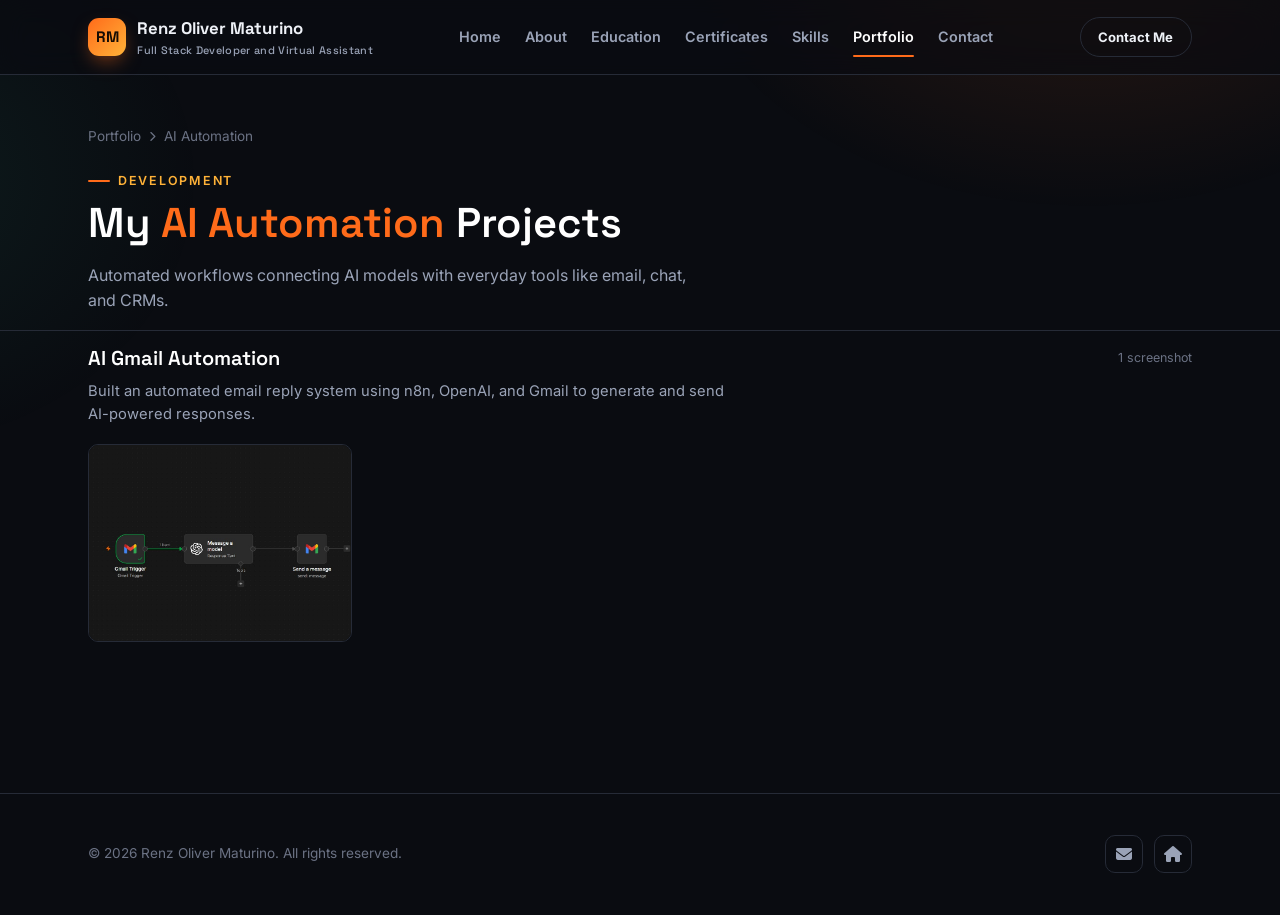
==== ai-automation.html @ 3bf9e5c1 "Add new AI Automation portfolio section with AI Gmail Automation project" ====
<!DOCTYPE html>
<html lang="en">
<head>
<meta charset="UTF-8">
<meta name="viewport" content="width=device-width, initial-scale=1.0">
<title>AI Automation Projects — Renz Oliver Maturino</title>
<link rel="stylesheet" href="https://cdnjs.cloudflare.com/ajax/libs/font-awesome/6.5.1/css/all.min.css">
<link rel="stylesheet" href="css/style.css">
</head>
<body>

<header>
  <div class="nav">
    <a class="brand" href="index.html"><span class="brand__mark">RM</span><span>Renz Oliver Maturino<small>Full Stack Developer and Virtual Assistant</small></span></a>
    <nav class="navlinks">
      <a href="index.html#home">Home</a>
      <a href="index.html#about">About</a>
      <a href="index.html#education">Education</a>
      <a href="index.html#certificates">Certificates</a>
      <a href="index.html#skills">Skills</a>
      <a href="portfolio.html" class="active">Portfolio</a>
      <a href="index.html#contact">Contact</a>
    </nav>
    <div class="navcta"><a href="index.html#contact" class="btn sm ghost">Contact Me</a><button class="menu-btn" aria-label="Toggle menu"><i class="fas fa-bars"></i></button></div>
  </div>
</header>

<main>
<section class="page-hero">
  <div class="wrap">
    <div class="breadcrumb"><a href="portfolio.html">Portfolio</a> <i class="fas fa-chevron-right" style="font-size:.65rem;"></i> <span>AI Automation</span></div>
    <span class="eyebrow">Development</span>
    <h1 class="section-title">My <span>AI Automation</span> Projects</h1>
    <p class="section-sub mb-0">Automated workflows connecting AI models with everyday tools like email, chat, and CRMs.</p>
  </div>
</section>
<section style="padding-top:1rem;">
  <div class="wrap"><div id="gallery-container"></div></div>
</section>
</main>

<footer>
  <div class="wrap footer__row">
    <p>&copy; 2026 Renz Oliver Maturino. All rights reserved.</p>
    <div class="social"><a href="mailto:renzmaturino28@gmail.com" aria-label="Email"><i class="fas fa-envelope"></i></a><a href="index.html" aria-label="Home"><i class="fas fa-house"></i></a></div>
  </div>
</footer>

<a href="#home" class="scrolltop" aria-label="Scroll to top"><i class="fas fa-arrow-up"></i></a>

<script src="js/pages/ai-automation-data.js"></script>
<script src="js/gallery.js"></script>
<script>renderProjectGroups('#gallery-container', PROJECT_GROUPS);</script>
<script src="js/main.js"></script>
</body>
</html>
---- css/style.css ----
@import url('https://fonts.googleapis.com/css2?family=Space+Grotesk:wght@500;600;700&family=Inter:wght@400;500;600;700;800&display=swap');

:root{
  --bg: #0a0c11;
  --bg-soft: #0f1218;
  --surface: #151922;
  --surface-2: #1b2029;
  --border: #262b37;
  --text: #eef1f7;
  --text-dim: #9aa3b7;
  --text-faint: #6b7284;
  --accent: #ff6b1a;
  --accent-2: #ffb238;
  --accent-soft: rgba(255,107,26,.13);
  --accent-soft-2: rgba(255,107,26,.28);
  --ok: #38d9a9;
  --radius-sm: 10px;
  --radius: 16px;
  --radius-lg: 24px;
  --shadow: 0 20px 50px -20px rgba(0,0,0,.6);
  --maxw: 1200px;
  --ff-head: 'Space Grotesk', 'Inter', sans-serif;
  --ff-body: 'Inter', sans-serif;
}

*,*::before,*::after{ box-sizing: border-box; margin:0; padding:0; }

html{ scroll-behavior: smooth; background: var(--bg); }

body{
  font-family: var(--ff-body);
  background: var(--bg);
  color: var(--text);
  line-height: 1.6;
  overflow-x: hidden;
  -webkit-font-smoothing: antialiased;
}

body::before{
  content:"";
  position: fixed; inset:0;
  background:
    radial-gradient(700px 500px at 85% -10%, rgba(255,107,26,.14), transparent 60%),
    radial-gradient(600px 500px at -10% 20%, rgba(56,217,169,.08), transparent 55%);
  pointer-events: none;
  z-index: 0;
}

img{ max-width:100%; display:block; }
a{ color:inherit; text-decoration:none; }
ul{ list-style:none; }
button{ font: inherit; cursor:pointer; background:none; border:none; color:inherit; }

::selection{ background: var(--accent); color:#120a05; }

::-webkit-scrollbar{ width:10px; }
::-webkit-scrollbar-track{ background: var(--bg-soft); }
::-webkit-scrollbar-thumb{ background: var(--surface-2); border-radius: 10px; }
::-webkit-scrollbar-thumb:hover{ background: var(--accent); }

.wrap{ max-width: var(--maxw); margin:0 auto; padding: 0 clamp(1.25rem, 4vw, 3rem); position: relative; z-index:1; }

.eyebrow{
  display:inline-flex; align-items:center; gap:.5rem;
  font-size:.78rem; letter-spacing:.14em; text-transform:uppercase;
  color: var(--accent-2); font-weight:600;
}
.eyebrow::before{ content:""; width:22px; height:2px; background: var(--accent); border-radius:2px; }

h1,h2,h3,h4{ font-family: var(--ff-head); font-weight:600; line-height:1.15; color:#fff; }

.section-title{ font-size: clamp(1.8rem, 3.4vw, 2.7rem); margin:.5rem 0 1rem; }
.section-title span{ color: var(--accent); }
.section-sub{ color: var(--text-dim); max-width: 640px; margin-bottom: 2.5rem; font-size: 1rem; }

section{ position: relative; padding: 6rem 0; z-index:1; }
section + section{ border-top: 1px solid var(--border); }

/* ---------- Buttons ---------- */
.btn{
  display:inline-flex; align-items:center; gap:.6rem;
  padding: .85rem 1.6rem; border-radius: 999px;
  background: var(--accent); color:#160c04; font-weight:700; font-size:.92rem;
  box-shadow: 0 10px 30px -8px rgba(255,107,26,.55);
  transition: transform .25s ease, box-shadow .25s ease, background .25s ease;
  border: 1px solid transparent;
}
.btn:hover{ transform: translateY(-2px); box-shadow: 0 16px 36px -8px rgba(255,107,26,.7); }
.btn.ghost{
  background: transparent; color: var(--text); border:1px solid var(--border);
  box-shadow:none;
}
.btn.ghost:hover{ border-color: var(--accent); color: var(--accent-2); transform: translateY(-2px); }
.btn.sm{ padding:.55rem 1.1rem; font-size:.82rem; }

/* ---------- Header / Nav ---------- */
header{
  position: sticky; top:0; z-index:100;
  backdrop-filter: blur(14px) saturate(140%);
  background: rgba(10,12,17,.72);
  border-bottom: 1px solid var(--border);
}
.nav{
  max-width: var(--maxw); margin:0 auto; padding: 0 clamp(1.25rem,4vw,3rem);
  display:flex; align-items:center; justify-content:space-between; gap:1.5rem;
  height: 74px;
}
.brand{ display:flex; align-items:center; gap:.7rem; font-family: var(--ff-head); font-weight:700; font-size:1.05rem; flex-shrink:0; white-space:nowrap; }
.brand__mark{
  width:38px; height:38px; border-radius:11px; flex-shrink:0;
  background: linear-gradient(135deg, var(--accent), var(--accent-2));
  display:flex; align-items:center; justify-content:center;
  color:#160c04; font-weight:800; font-size:.95rem;
  box-shadow: 0 8px 20px -6px rgba(255,107,26,.6);
}
.brand small{ display:block; font-weight:500; color: var(--text-dim); font-size:.68rem; letter-spacing:.03em; white-space:nowrap; }

.navlinks{ display:flex; align-items:center; gap: 1.5rem; flex-shrink:0; }
.navlinks a{
  font-size:.9rem; color: var(--text-dim); font-weight:600; position:relative; padding:.3rem 0;
  transition: color .2s ease;
}
.navlinks a:hover, .navlinks a.active{ color:#fff; }
.navlinks a::after{
  content:""; position:absolute; left:0; bottom:-4px; height:2px; width:0%;
  background: var(--accent); transition: width .25s ease; border-radius:2px;
}
.navlinks a:hover::after, .navlinks a.active::after{ width:100%; }

.navcta{ display:flex; align-items:center; gap:1rem; }

.menu-btn{
  display:none; width:42px; height:42px; border-radius:10px; border:1px solid var(--border);
  align-items:center; justify-content:center; color:#fff; font-size:1.1rem;
}

@media (max-width: 880px){
  .navlinks{
    position:fixed; inset: 74px 0 0 0; height: calc(100vh - 74px);
    background: rgba(9,11,15,.98); backdrop-filter: blur(10px);
    flex-direction:column; justify-content:flex-start; align-items:flex-start;
    padding: 2rem clamp(1.25rem,6vw,3rem); gap:1.6rem;
    transform: translateX(100%); transition: transform .35s ease;
    border-top: 1px solid var(--border);
  }
  .navlinks.open{ transform: translateX(0); }
  .navlinks a{ font-size:1.15rem; }
  .menu-btn{ display:flex; }
  .navcta a.btn{ display:none; }
}

/* ---------- Hero ---------- */
.hero{ padding: 5rem 0 6rem; border-top:none; }
.hero__grid{
  display:grid; grid-template-columns: 1.1fr .9fr; gap: 3rem; align-items:center;
}
.hero__kicker{ color: var(--accent-2); font-weight:700; letter-spacing:.08em; text-transform:uppercase; font-size:.85rem; margin-bottom:1rem; display:block;}
.hero h1{ font-size: clamp(2.2rem, 5vw, 3.6rem); margin-bottom:1.2rem; }
.hero h1 .accent{ color: var(--accent); }
.hero p.lead{ color: var(--text-dim); font-size:1.08rem; max-width:520px; margin-bottom:2rem; }
.hero__actions{ display:flex; gap:1rem; flex-wrap:wrap; }
.hero__stats{ display:flex; gap:2rem; margin-top:2.6rem; flex-wrap:wrap; }
.hero__stats div b{ display:block; font-family: var(--ff-head); font-size:1.6rem; color:#fff; }
.hero__stats div span{ color: var(--text-faint); font-size:.8rem; }

.hero__portrait{ position:relative; justify-self:center; }
.hero__portrait .ring{
  position:absolute; inset:-18px; border-radius: 32px;
  background: conic-gradient(from 140deg, var(--accent), var(--accent-2), transparent 60%);
  filter: blur(2px); opacity:.55; animation: spin 10s linear infinite;
}
@keyframes spin{ to{ transform: rotate(360deg); } }
.hero__portrait img{
  position:relative; width: 300px; height:360px; object-fit:cover; border-radius:26px;
  border: 1px solid var(--border); box-shadow: var(--shadow);
}
.hero__badge{
  position:absolute; bottom:-18px; left:-18px; background: var(--surface);
  border:1px solid var(--border); border-radius: var(--radius-sm);
  padding:.8rem 1rem; display:flex; align-items:center; gap:.6rem; box-shadow: var(--shadow);
}
.hero__badge i{ color: var(--accent); }
.hero__badge b{ display:block; font-size:.85rem; }
.hero__badge span{ font-size:.72rem; color: var(--text-faint); }

@media (max-width: 880px){
  .hero__grid{ grid-template-columns:1fr; }
  .hero__portrait{ order:-1; margin-bottom:1rem; }
  .hero__portrait img{ width:220px; height:260px; }
}

/* ---------- About ---------- */
.about__grid{ display:grid; grid-template-columns: 1fr 1fr; gap:3rem; }
.info-list h4{ color: var(--text-faint); font-weight:600; font-size:.78rem; text-transform:uppercase; letter-spacing:.08em; }
.info-list .row{ display:flex; justify-content:space-between; padding:.85rem 0; border-bottom:1px solid var(--border); }
.info-list .row span:first-child{ color: var(--text-dim); }
.info-list .row span:last-child{ font-weight:600; }
.info-list{ margin-bottom: 1.8rem; }

.stat-grid{ display:grid; grid-template-columns: repeat(2,1fr); gap:1rem; }
.stat-card{
  background: var(--surface); border:1px solid var(--border); border-radius: var(--radius);
  padding: 1.4rem 1.3rem; transition: transform .25s ease, border-color .25s ease;
}
.stat-card:hover{ transform: translateY(-4px); border-color: var(--accent-soft-2); }
.stat-card b{ font-family: var(--ff-head); font-size:2rem; color: var(--accent); display:block; }
.stat-card span{ color: var(--text-dim); font-size:.85rem; }

@media (max-width: 780px){ .about__grid{ grid-template-columns:1fr; } }

/* ---------- Timeline (education) ---------- */
.timeline{ position:relative; padding-left: 2rem; }
.timeline::before{ content:""; position:absolute; left:6px; top:6px; bottom:6px; width:2px; background: linear-gradient(var(--accent), transparent); }
.tl-item{ position:relative; padding-bottom: 2.4rem; }
.tl-item:last-child{ padding-bottom:0; }
.tl-item::before{
  content:""; position:absolute; left:-2rem; top:4px; width:14px; height:14px; border-radius:50%;
  background: var(--bg); border:3px solid var(--accent);
}
.tl-year{ display:inline-block; font-family: var(--ff-head); color: var(--accent-2); font-weight:700; font-size:.85rem; margin-bottom:.4rem; }
.tl-item h3{ font-size:1.15rem; margin-bottom:.35rem; }
.tl-item p{ color: var(--text-dim); font-size:.92rem; max-width:520px; }

/* ---------- Skills ---------- */
.skills-grid{ display:grid; grid-template-columns: repeat(2, 1fr); gap: .9rem 2.4rem; }
.skill{ }
.skill__top{ display:flex; justify-content:space-between; font-size:.9rem; margin-bottom:.4rem; }
.skill__top b{ font-weight:600; }
.skill__top span{ color: var(--text-faint); font-family: var(--ff-head); }
.skill__bar{ height:7px; border-radius:6px; background: var(--surface-2); overflow:hidden; }
.skill__bar i{ display:block; height:100%; border-radius:6px; background: linear-gradient(90deg, var(--accent), var(--accent-2)); width:0%; transition: width 1.1s cubic-bezier(.2,.8,.2,1); }
@media (max-width:700px){ .skills-grid{ grid-template-columns:1fr; } }

/* ---------- Certificates ---------- */
.cert-tabs{ display:flex; flex-wrap:wrap; gap:.6rem; margin-bottom:2.2rem; }
.cert-tab{
  padding:.55rem 1.1rem; border-radius:999px; border:1px solid var(--border); font-size:.82rem;
  color: var(--text-dim); font-weight:600; transition: all .2s ease;
}
.cert-tab.active, .cert-tab:hover{ background: var(--accent-soft); color: var(--accent-2); border-color: var(--accent-soft-2); }

.cert-count{ color: var(--text-faint); font-size:.85rem; margin-bottom:2.5rem; }

.cert-category{ margin-bottom: 3rem; }
.cert-category__head{ display:flex; align-items:baseline; gap:.8rem; margin-bottom:1.1rem; }
.cert-category__head h3{ font-size:1.2rem; }
.cert-category__head span{ color: var(--text-faint); font-size:.82rem; }

.cert-grid{ display:grid; grid-template-columns: repeat(auto-fill, minmax(150px,1fr)); gap:1rem; }
.cert-thumb{
  border-radius: var(--radius-sm); overflow:hidden; border:1px solid var(--border); background: var(--surface);
  aspect-ratio: 3/4; position:relative;
}
.cert-thumb img{ width:100%; height:100%; object-fit:cover; transition: transform .4s ease; }
.cert-thumb:hover img{ transform: scale(1.08); }
.cert-thumb.pdf{ display:flex; flex-direction:column; align-items:center; justify-content:center; gap:.5rem; color: var(--text-dim); }
.cert-thumb.pdf i{ font-size:1.8rem; color: var(--accent); }
.cert-thumb.pdf span{ font-size:.72rem; text-align:center; padding:0 .5rem; }

/* ---------- Project galleries (category pages) ---------- */
.page-hero{ padding: 3.2rem 0 1rem; }
.page-hero h1{ font-size: clamp(1.8rem, 4vw, 2.6rem); }
.page-hero p{ color: var(--text-dim); margin-top:.6rem; max-width:600px; }
.breadcrumb{ color: var(--text-faint); font-size:.85rem; margin-bottom:1rem; display:flex; gap:.5rem; align-items:center; }
.breadcrumb a:hover{ color: var(--accent-2); }

.project-group{ margin-bottom: 3.4rem; }
.project-group__head{ display:flex; align-items:center; justify-content:space-between; gap:1rem; margin-bottom:1.1rem; flex-wrap:wrap; }
.project-group__head h3{ font-size:1.25rem; }
.project-group__head a{ font-size:.82rem; color: var(--accent-2); font-weight:600; display:inline-flex; align-items:center; gap:.4rem; }
.project-group__desc{ color: var(--text-dim); font-size:.92rem; max-width:640px; margin:-.5rem 0 1.1rem; }
.project-group__count{ color: var(--text-faint); font-size:.78rem; }

.project-video{ border-radius: var(--radius-sm); overflow:hidden; border:1px solid var(--border); background:#000; }
.project-video video{ display:block; width:100%; max-height:70vh; }
.recent-card .project-video{ margin: 1.4rem 1.6rem 1.6rem; }

.thumb-grid{ display:grid; grid-template-columns: repeat(auto-fill, minmax(220px,1fr)); gap:1rem; }
.thumb{
  border-radius: var(--radius-sm); overflow:hidden; border:1px solid var(--border); background: var(--surface);
  aspect-ratio: 4/3; position:relative;
}
.thumb img{ width:100%; height:100%; object-fit:cover; transition: transform .45s ease; }
.thumb:hover img{ transform: scale(1.08); }
.thumb::after{
  content:"\f00e"; font-family:"Font Awesome 5 Free"; font-weight:900; position:absolute; inset:0;
  display:flex; align-items:center; justify-content:center; color:#fff; font-size:1.1rem;
  background: rgba(10,12,17,0); opacity:0; transition: all .25s ease;
}
.thumb:hover::after{ background: rgba(10,12,17,.45); opacity:1; }

/* Category overview cards on portfolio.html */
.cat-grid{ display:grid; grid-template-columns: repeat(auto-fit, minmax(260px,1fr)); gap:1.4rem; }
.cat-card{
  background: var(--surface); border:1px solid var(--border); border-radius: var(--radius);
  overflow:hidden; transition: transform .25s ease, border-color .25s ease;
  display:flex; flex-direction:column;
}
.cat-card:hover{ transform: translateY(-6px); border-color: var(--accent-soft-2); }
.cat-card__img{ aspect-ratio: 16/10; overflow:hidden; background: var(--surface-2); }
.cat-card__img img{ width:100%; height:100%; object-fit:cover; transition: transform .5s ease; }
.cat-card:hover .cat-card__img img{ transform: scale(1.06); }
.cat-card__body{ padding: 1.2rem 1.3rem 1.5rem; display:flex; flex-direction:column; gap:.5rem; flex:1; }
.cat-card__body .tag{ color: var(--accent-2); font-size:.72rem; text-transform:uppercase; letter-spacing:.08em; font-weight:700; }
.cat-card__body h3{ font-size:1.15rem; }
.cat-card__body p{ color: var(--text-dim); font-size:.85rem; flex:1; }
.cat-card__body .go{ color: var(--accent-2); font-size:.85rem; font-weight:700; display:inline-flex; align-items:center; gap:.4rem; margin-top:.4rem; }

/* ---------- Lightbox ---------- */
.lightbox{
  position:fixed; inset:0; background: rgba(6,7,10,.94); backdrop-filter: blur(6px);
  display:none; align-items:center; justify-content:center; z-index:1000; padding: 3rem 1.2rem;
}
.lightbox.open{ display:flex; }
.lightbox img{ max-width: min(90vw, 1100px); max-height:82vh; border-radius:12px; box-shadow: 0 30px 80px rgba(0,0,0,.6); }
.lightbox__close, .lightbox__prev, .lightbox__next{
  position:fixed; top:50%; transform: translateY(-50%);
  width:48px; height:48px; border-radius:50%; background: rgba(255,255,255,.06); border:1px solid var(--border);
  color:#fff; display:flex; align-items:center; justify-content:center; font-size:1.1rem;
  transition: background .2s ease;
}
.lightbox__close{ top:2.2rem; right:2.2rem; transform:none; }
.lightbox__prev{ left: 1.4rem; }
.lightbox__next{ right: 1.4rem; }
.lightbox__close:hover, .lightbox__prev:hover, .lightbox__next:hover{ background: var(--accent); color:#160c04; }
.lightbox__caption{ position:fixed; bottom: 1.6rem; left:50%; transform: translateX(-50%); color: var(--text-dim); font-size:.85rem; }
@media (max-width:700px){ .lightbox__prev, .lightbox__next{ width:40px; height:40px; } }

/* ---------- Contact ---------- */
.contact__grid{ display:grid; grid-template-columns: .9fr 1.1fr; gap: 3rem; }
.contact-card{ background: var(--surface); border:1px solid var(--border); border-radius: var(--radius); padding:1.8rem; }
.contact-card .row{ display:flex; align-items:center; gap:1rem; padding: .9rem 0; border-bottom:1px solid var(--border); }
.contact-card .row:last-child{ border-bottom:none; }
.contact-card .row i{ width:42px; height:42px; border-radius:12px; background: var(--accent-soft); color: var(--accent-2); display:flex; align-items:center; justify-content:center; }
.contact-card .row b{ display:block; font-size:.95rem; }
.contact-card .row span{ color: var(--text-faint); font-size:.8rem; }

.form-grid{ display:grid; gap:1rem; }
.form-grid .two{ display:grid; grid-template-columns:1fr 1fr; gap:1rem; }
.field{ background: var(--surface); border:1px solid var(--border); border-radius: var(--radius-sm); padding: .95rem 1.1rem; color:#fff; font-size:.92rem; width:100%; }
.field:focus{ border-color: var(--accent); }
textarea.field{ resize:vertical; min-height:120px; }
@media (max-width:780px){ .contact__grid{ grid-template-columns:1fr; } .form-grid .two{ grid-template-columns:1fr; } }

/* ---------- Footer ---------- */
footer{ padding: 2.6rem 0; border-top:1px solid var(--border); }
.footer__row{ display:flex; justify-content:space-between; align-items:center; flex-wrap:wrap; gap:1rem; }
.footer__row p{ color: var(--text-faint); font-size:.85rem; }
.social{ display:flex; gap:.7rem; }
.social a{ width:38px; height:38px; border-radius:10px; border:1px solid var(--border); display:flex; align-items:center; justify-content:center; color: var(--text-dim); transition: all .2s ease; }
.social a:hover{ color: var(--accent-2); border-color: var(--accent-soft-2); transform: translateY(-3px); }

/* ---------- Scroll top ---------- */
.scrolltop{
  position:fixed; right: 1.6rem; bottom: 1.6rem; width:48px; height:48px; border-radius:50%;
  background: var(--accent); color:#160c04; display:flex; align-items:center; justify-content:center;
  box-shadow: 0 12px 30px -8px rgba(255,107,26,.6); opacity:0; pointer-events:none; transform: translateY(10px);
  transition: all .3s ease; z-index: 90; font-size:1.1rem;
}
.scrolltop.show{ opacity:1; pointer-events:auto; transform:none; }

/* ---------- Reveal on scroll ---------- */
.reveal{ opacity:0; transform: translateY(24px); transition: opacity .7s ease, transform .7s ease; }
.reveal.in{ opacity:1; transform:none; }

/* ---------- Recent project cards (home) ---------- */
.recent-card{ background: var(--surface); border:1px solid var(--border); border-radius: var(--radius); overflow:hidden; margin-bottom:2.4rem; }
.recent-card__head{ padding: 1.4rem 1.6rem 0; display:flex; justify-content:space-between; align-items:flex-start; gap:1rem; flex-wrap:wrap; }
.recent-card__head h3{ font-size:1.2rem; }
.recent-card__head a{ color: var(--accent-2); font-size:.85rem; font-weight:600; }
.recent-card .thumb-grid{ padding: 1.4rem 1.6rem 1.6rem; }

/* ---------- Drum kit (game page) ---------- */
.drumkit{ display:flex; gap:.8rem; flex-wrap:wrap; margin: 1.6rem 0 2.4rem; }
.drumkit button{
  width:64px; height:64px; border-radius: var(--radius-sm); background: var(--surface); border:1px solid var(--border);
  color:#fff; font-family: var(--ff-head); font-size:1.1rem; text-transform:uppercase; font-weight:700;
  transition: all .08s ease;
}
.drumkit button.playing{ background: var(--accent); color:#160c04; border-color: var(--accent); transform: scale(.94); }

/* utility */
.mb-0{ margin-bottom:0 !important; }
.text-center{ text-align:center; }
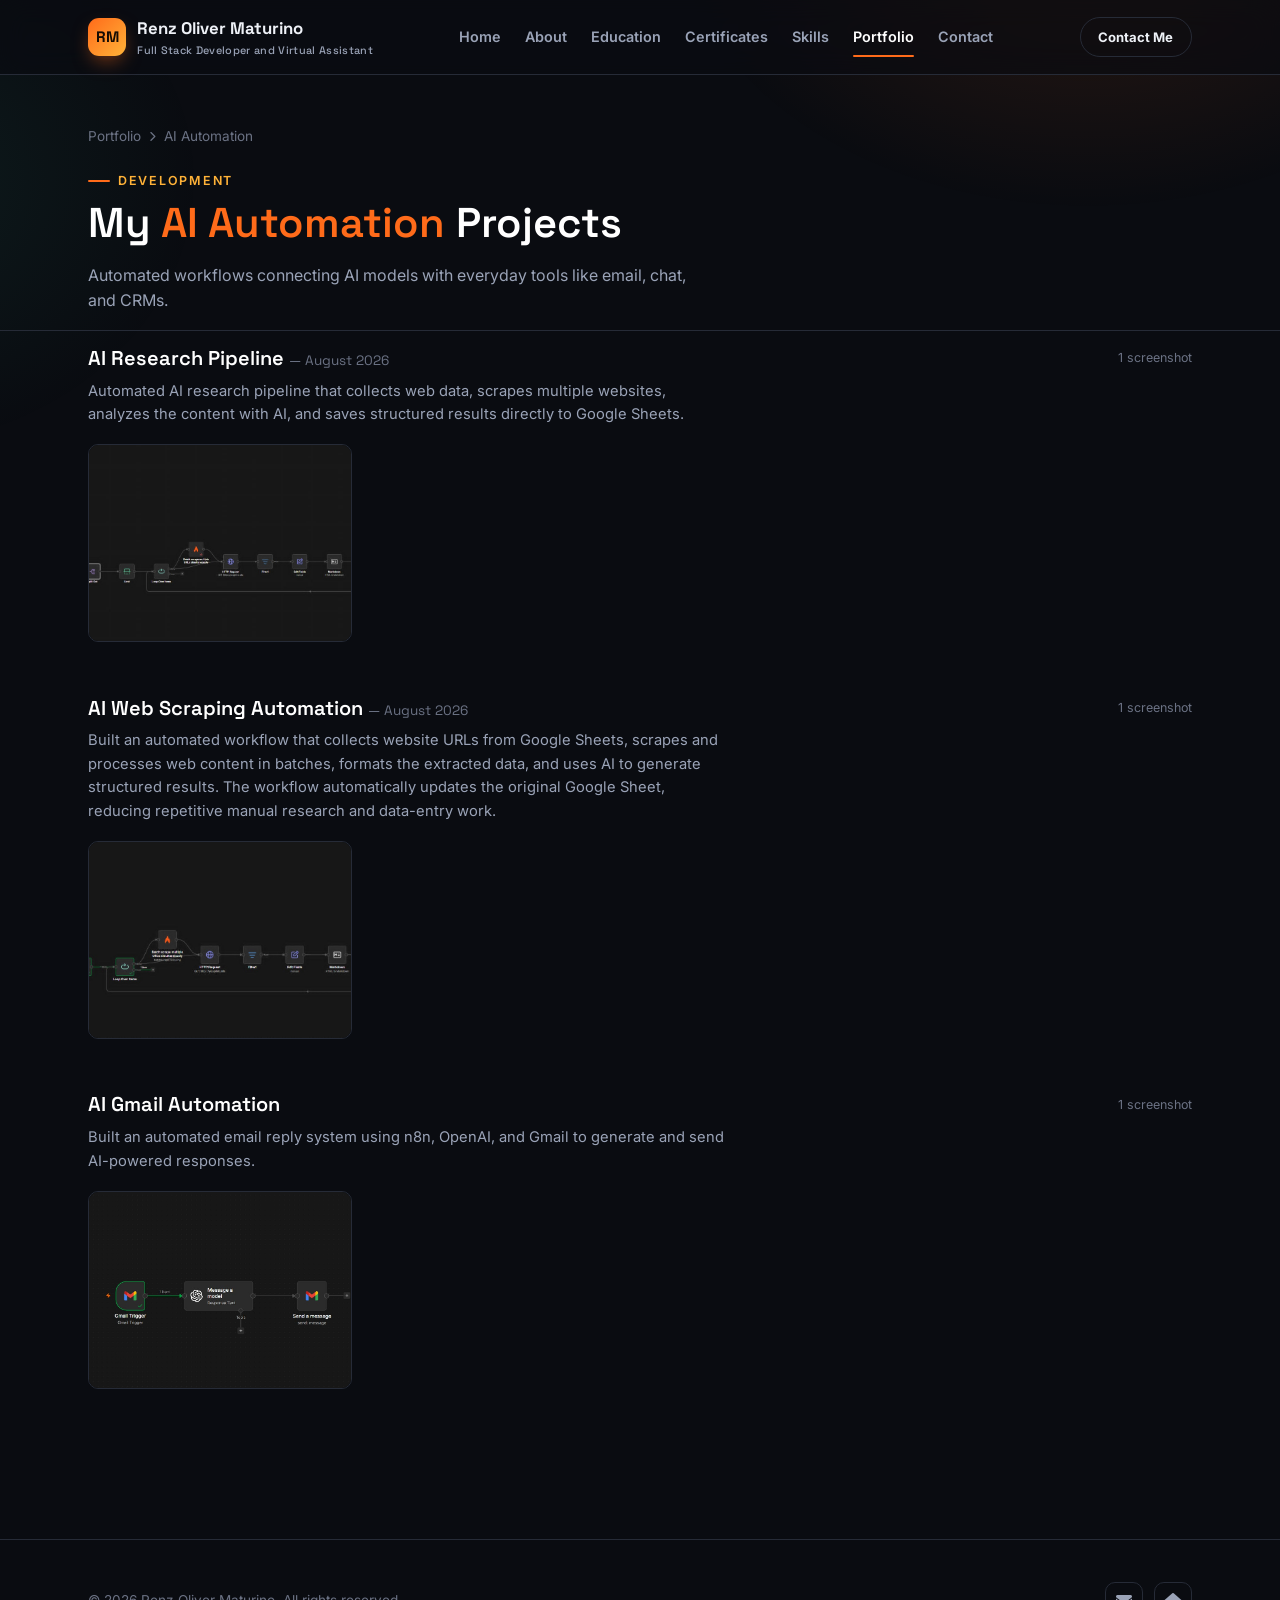
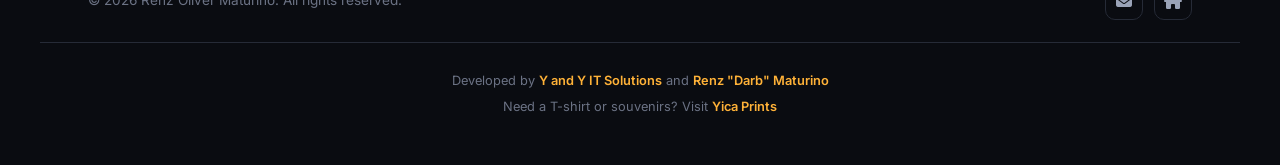
==== commit 500b9793: "Add footer credits (Y and Y IT Solutions, Renz Maturino, Yica Prints) site-wide; add AI Research Pip" ====
--- a/ai-automation.html
+++ b/ai-automation.html
@@ -44,6 +44,7 @@
     <p>&copy; 2026 Renz Oliver Maturino. All rights reserved.</p>
     <div class="social"><a href="mailto:renzmaturino28@gmail.com" aria-label="Email"><i class="fas fa-envelope"></i></a><a href="index.html" aria-label="Home"><i class="fas fa-house"></i></a></div>
   </div>
+  <div class="wrap footer__credits"><p>Developed by <a href="https://www.yandyitsolutions.com" target="_blank" rel="noopener">Y and Y IT Solutions</a> and <a href="https://www.renzmaturino.site" target="_blank" rel="noopener">Renz "Darb" Maturino</a></p><p>Need a T-shirt or souvenirs? Visit <a href="https://www.yicaprints.site" target="_blank" rel="noopener">Yica Prints</a></p></div>
 </footer>
 
 <a href="#home" class="scrolltop" aria-label="Scroll to top"><i class="fas fa-arrow-up"></i></a>
--- a/css/style.css
+++ b/css/style.css
@@ -346,6 +346,10 @@
 footer{ padding: 2.6rem 0; border-top:1px solid var(--border); }
 .footer__row{ display:flex; justify-content:space-between; align-items:center; flex-wrap:wrap; gap:1rem; }
 .footer__row p{ color: var(--text-faint); font-size:.85rem; }
+.footer__credits{ margin-top:1.4rem; padding-top:1.4rem; border-top:1px solid var(--border); text-align:center; }
+.footer__credits p{ color: var(--text-faint); font-size:.8rem; margin:.35rem 0; }
+.footer__credits a{ color: var(--accent-2); font-weight:600; }
+.footer__credits a:hover{ text-decoration: underline; }
 .social{ display:flex; gap:.7rem; }
 .social a{ width:38px; height:38px; border-radius:10px; border:1px solid var(--border); display:flex; align-items:center; justify-content:center; color: var(--text-dim); transition: all .2s ease; }
 .social a:hover{ color: var(--accent-2); border-color: var(--accent-soft-2); transform: translateY(-3px); }
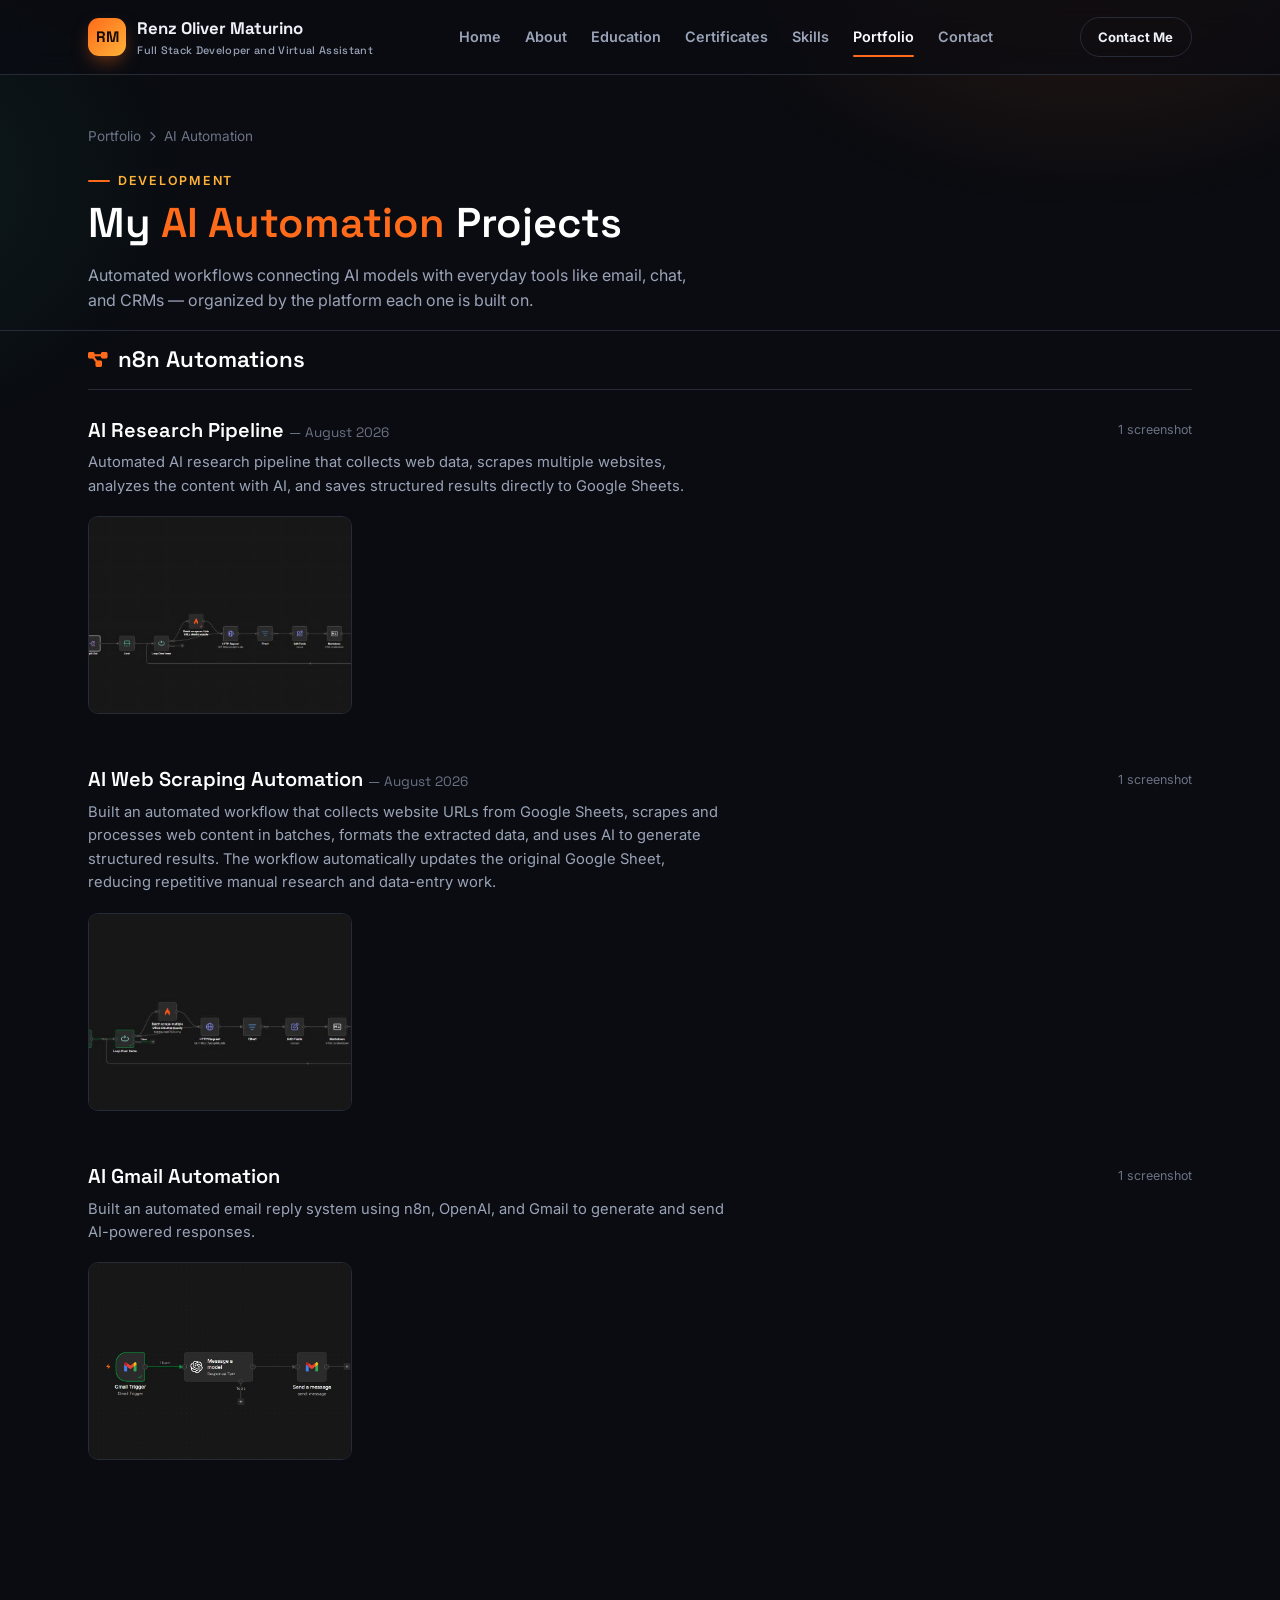
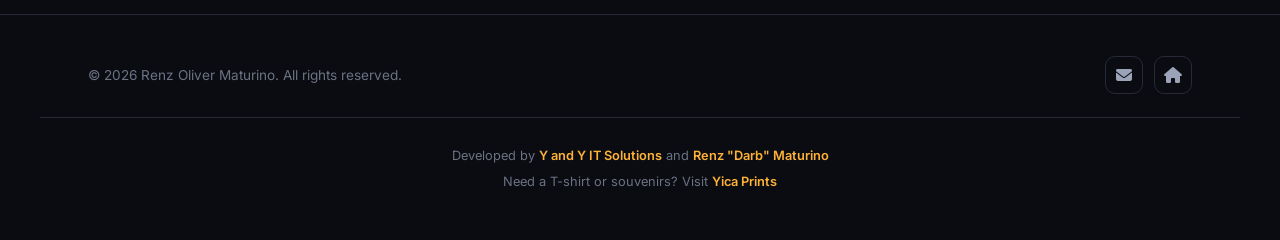
==== commit a09eee26: "Organize AI Automation projects into platform sections (n8n now, Zapier ready); remove PDF certs and" ====
--- a/ai-automation.html
+++ b/ai-automation.html
@@ -31,7 +31,7 @@
     <div class="breadcrumb"><a href="portfolio.html">Portfolio</a> <i class="fas fa-chevron-right" style="font-size:.65rem;"></i> <span>AI Automation</span></div>
     <span class="eyebrow">Development</span>
     <h1 class="section-title">My <span>AI Automation</span> Projects</h1>
-    <p class="section-sub mb-0">Automated workflows connecting AI models with everyday tools like email, chat, and CRMs.</p>
+    <p class="section-sub mb-0">Automated workflows connecting AI models with everyday tools like email, chat, and CRMs — organized by the platform each one is built on.</p>
   </div>
 </section>
 <section style="padding-top:1rem;">
@@ -51,7 +51,7 @@
 
 <script src="js/pages/ai-automation-data.js"></script>
 <script src="js/gallery.js"></script>
-<script>renderProjectGroups('#gallery-container', PROJECT_GROUPS);</script>
+<script>renderProjectSections('#gallery-container', AI_AUTOMATION_SECTIONS);</script>
 <script src="js/main.js"></script>
 </body>
 </html>
--- a/css/style.css
+++ b/css/style.css
@@ -264,6 +264,12 @@
 .breadcrumb{ color: var(--text-faint); font-size:.85rem; margin-bottom:1rem; display:flex; gap:.5rem; align-items:center; }
 .breadcrumb a:hover{ color: var(--accent-2); }
 
+.automation-section{ margin-bottom: 3.6rem; }
+.automation-section__head{ display:flex; align-items:baseline; gap:1rem; flex-wrap:wrap; margin-bottom:1.8rem; padding-bottom:1rem; border-bottom:1px solid var(--border); }
+.automation-section__head h2{ font-size:1.4rem; display:flex; align-items:center; gap:.6rem; }
+.automation-section__head h2 i{ color: var(--accent); font-size:1.1rem; }
+.automation-section__note{ color: var(--text-faint); font-size:.82rem; }
+
 .project-group{ margin-bottom: 3.4rem; }
 .project-group__head{ display:flex; align-items:center; justify-content:space-between; gap:1rem; margin-bottom:1.1rem; flex-wrap:wrap; }
 .project-group__head h3{ font-size:1.25rem; }
